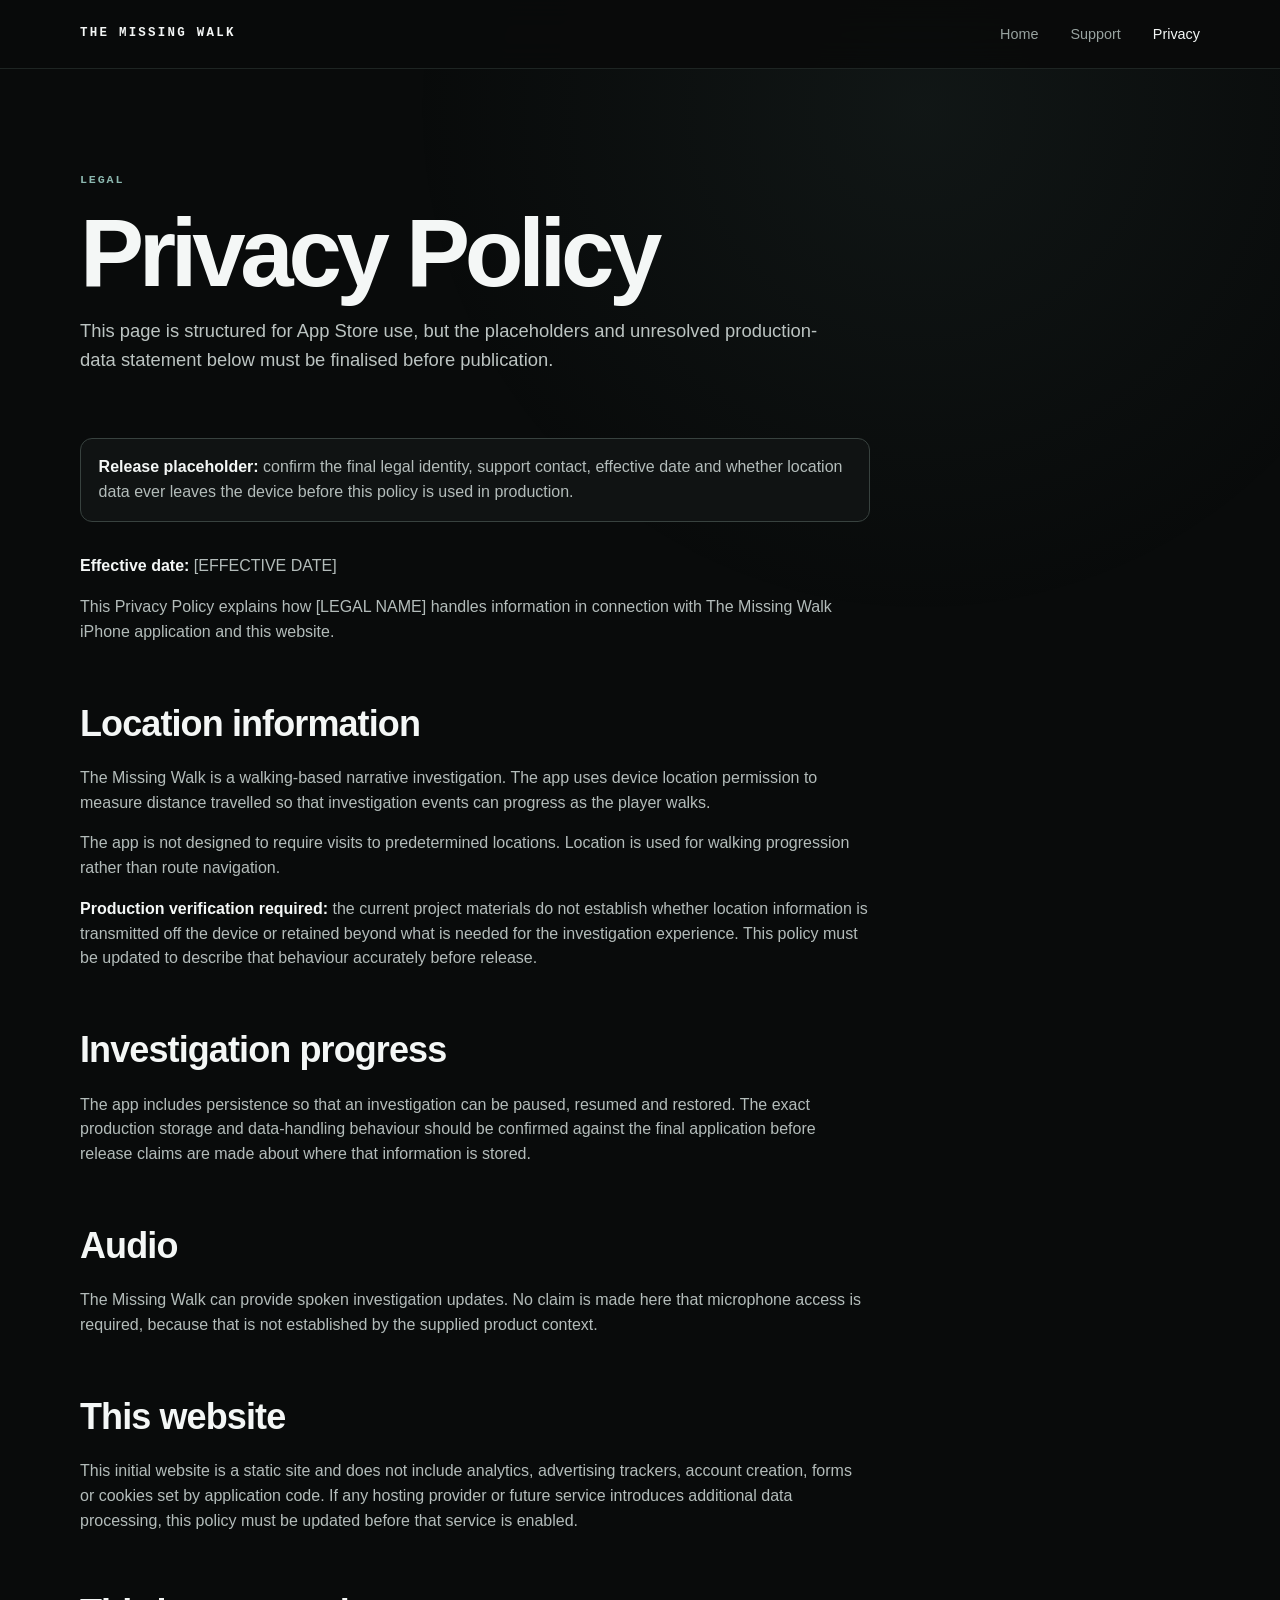
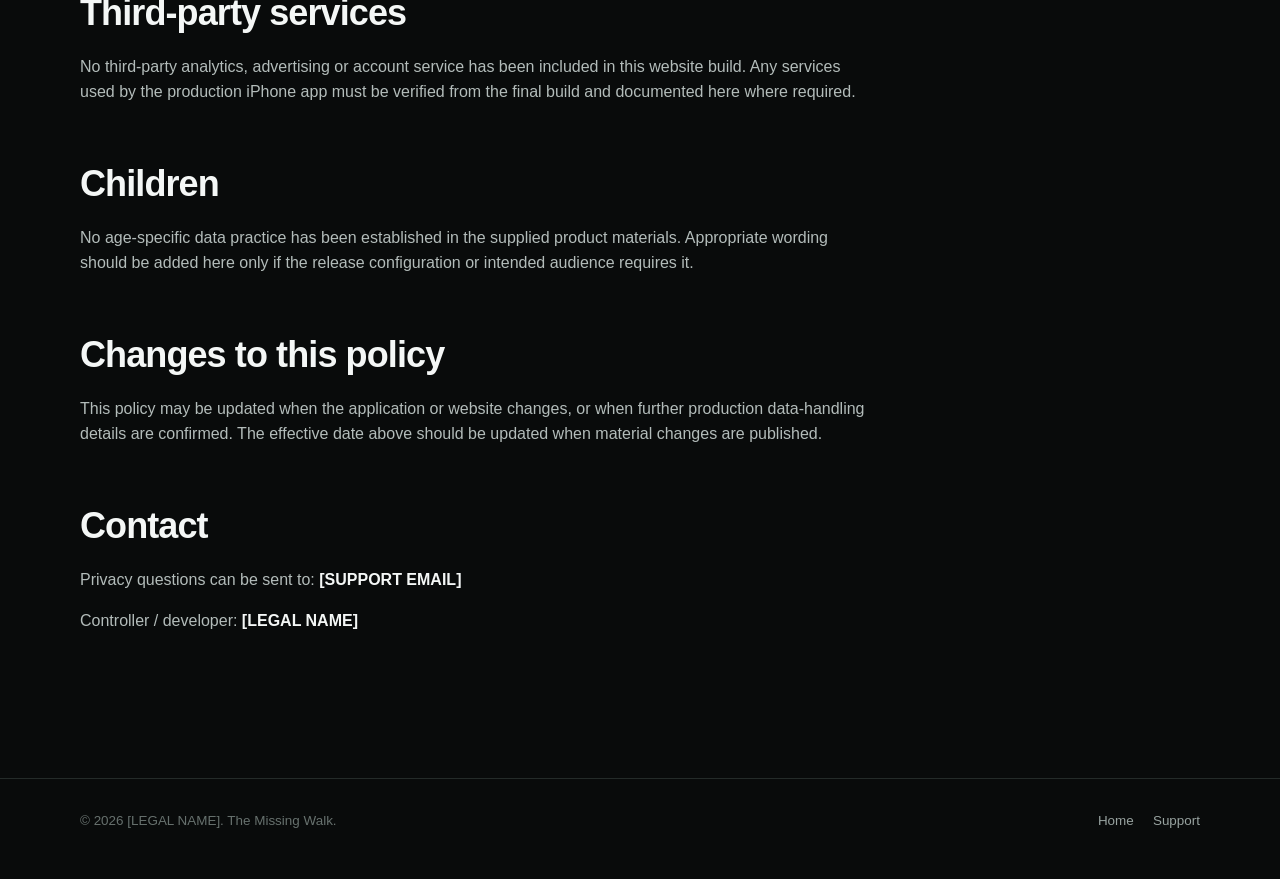
==== privacy.html @ 5be73cfc "static companion website" ====
<!doctype html>
<html lang="en-GB">
<head>
  <meta charset="utf-8">
  <meta name="viewport" content="width=device-width, initial-scale=1">
  <title>Privacy Policy | The Missing Walk</title>
  <meta name="description" content="Privacy information for The Missing Walk iPhone game and official website.">
  <meta name="theme-color" content="#090b0b">
  <link rel="stylesheet" href="styles.css">
</head>
<body>
  <a class="skip-link" href="#main">Skip to content</a>
  <header class="site-header">
    <div class="header-inner">
      <a class="wordmark" href="index.html" aria-label="The Missing Walk home">The Missing Walk</a>
      <nav class="site-nav" aria-label="Primary navigation">
        <a href="index.html">Home</a>
        <a href="support.html">Support</a>
        <a href="privacy.html" aria-current="page">Privacy</a>
      </nav>
    </div>
  </header>

  <main id="main" class="content-page">
    <div class="container">
      <header>
        <p class="eyebrow">Legal</p>
        <h1>Privacy Policy</h1>
        <p class="lede">This page is structured for App Store use, but the placeholders and unresolved production-data statement below must be finalised before publication.</p>
      </header>

      <article class="prose">
        <div class="notice">
          <p><strong>Release placeholder:</strong> confirm the final legal identity, support contact, effective date and whether location data ever leaves the device before this policy is used in production.</p>
        </div>

        <p><strong>Effective date:</strong> [EFFECTIVE DATE]</p>
        <p>This Privacy Policy explains how [LEGAL NAME] handles information in connection with The Missing Walk iPhone application and this website.</p>

        <h2>Location information</h2>
        <p>The Missing Walk is a walking-based narrative investigation. The app uses device location permission to measure distance travelled so that investigation events can progress as the player walks.</p>
        <p>The app is not designed to require visits to predetermined locations. Location is used for walking progression rather than route navigation.</p>
        <p><strong>Production verification required:</strong> the current project materials do not establish whether location information is transmitted off the device or retained beyond what is needed for the investigation experience. This policy must be updated to describe that behaviour accurately before release.</p>

        <h2>Investigation progress</h2>
        <p>The app includes persistence so that an investigation can be paused, resumed and restored. The exact production storage and data-handling behaviour should be confirmed against the final application before release claims are made about where that information is stored.</p>

        <h2>Audio</h2>
        <p>The Missing Walk can provide spoken investigation updates. No claim is made here that microphone access is required, because that is not established by the supplied product context.</p>

        <h2>This website</h2>
        <p>This initial website is a static site and does not include analytics, advertising trackers, account creation, forms or cookies set by application code. If any hosting provider or future service introduces additional data processing, this policy must be updated before that service is enabled.</p>

        <h2>Third-party services</h2>
        <p>No third-party analytics, advertising or account service has been included in this website build. Any services used by the production iPhone app must be verified from the final build and documented here where required.</p>

        <h2>Children</h2>
        <p>No age-specific data practice has been established in the supplied product materials. Appropriate wording should be added here only if the release configuration or intended audience requires it.</p>

        <h2>Changes to this policy</h2>
        <p>This policy may be updated when the application or website changes, or when further production data-handling details are confirmed. The effective date above should be updated when material changes are published.</p>

        <h2>Contact</h2>
        <p>Privacy questions can be sent to: <strong>[SUPPORT EMAIL]</strong></p>
        <p>Controller / developer: <strong>[LEGAL NAME]</strong></p>
      </article>
    </div>
  </main>

  <footer class="site-footer">
    <div class="container footer-inner">
      <span>© 2026 [LEGAL NAME]. The Missing Walk.</span>
      <nav class="footer-links" aria-label="Footer navigation">
        <a href="index.html">Home</a>
        <a href="support.html">Support</a>
      </nav>
    </div>
  </footer>
</body>
</html>
---- styles.css ----
:root {
  color-scheme: dark;
  --bg: #090b0b;
  --surface: #101313;
  --surface-2: #151919;
  --text: #f4f7f6;
  --muted: #98a3a0;
  --faint: #67716e;
  --accent: #6f9e96;
  --accent-strong: #8cb8b0;
  --line: #242b29;
  --max: 1120px;
  --radius: 18px;
}

* { box-sizing: border-box; }

html { scroll-behavior: smooth; }

body {
  margin: 0;
  min-width: 320px;
  background: var(--bg);
  color: var(--text);
  font-family: -apple-system, BlinkMacSystemFont, "SF Pro Text", "Helvetica Neue", Arial, sans-serif;
  line-height: 1.55;
  text-rendering: optimizeLegibility;
  -webkit-font-smoothing: antialiased;
}

body::before {
  content: "";
  position: fixed;
  inset: 0;
  pointer-events: none;
  background: radial-gradient(circle at 72% 12%, rgba(111, 158, 150, 0.08), transparent 32rem);
  z-index: -1;
}

a { color: inherit; }
a:hover { color: var(--accent-strong); }

.skip-link {
  position: absolute;
  left: 1rem;
  top: -4rem;
  padding: 0.7rem 1rem;
  background: var(--text);
  color: var(--bg);
  z-index: 100;
  border-radius: 8px;
}
.skip-link:focus { top: 1rem; }

.site-header {
  position: sticky;
  top: 0;
  z-index: 20;
  border-bottom: 1px solid rgba(36, 43, 41, 0.82);
  background: rgba(9, 11, 11, 0.9);
  -webkit-backdrop-filter: blur(16px);
  backdrop-filter: blur(16px);
}

.header-inner,
.container {
  width: min(calc(100% - 40px), var(--max));
  margin-inline: auto;
}

.header-inner {
  min-height: 68px;
  display: flex;
  align-items: center;
  justify-content: space-between;
  gap: 1rem;
}

.wordmark {
  text-decoration: none;
  font-family: ui-monospace, "SFMono-Regular", Menlo, monospace;
  font-size: 0.78rem;
  font-weight: 700;
  letter-spacing: 0.18em;
  text-transform: uppercase;
}

.site-nav {
  display: flex;
  align-items: center;
  gap: clamp(1rem, 3vw, 2rem);
  font-size: 0.9rem;
}
.site-nav a { text-decoration: none; color: var(--muted); }
.site-nav a[aria-current="page"],
.site-nav a:hover { color: var(--text); }

main { overflow: clip; }

.hero {
  min-height: min(780px, calc(100svh - 68px));
  display: grid;
  align-items: center;
  padding: clamp(5rem, 11vw, 9rem) 0;
}

.eyebrow {
  margin: 0 0 1.15rem;
  color: var(--accent-strong);
  font-family: ui-monospace, "SFMono-Regular", Menlo, monospace;
  font-size: 0.73rem;
  font-weight: 700;
  letter-spacing: 0.16em;
  text-transform: uppercase;
}

h1, h2, h3, p { margin-top: 0; }

h1 {
  max-width: 900px;
  margin-bottom: 1.5rem;
  font-size: clamp(3.1rem, 9vw, 7.6rem);
  line-height: 0.94;
  letter-spacing: -0.055em;
  text-wrap: balance;
}

.hero-copy {
  max-width: 680px;
  margin-bottom: 2rem;
  color: #c0c7c5;
  font-size: clamp(1.13rem, 2.3vw, 1.45rem);
  line-height: 1.55;
}

.cta-row {
  display: flex;
  flex-wrap: wrap;
  align-items: center;
  gap: 0.85rem;
}

.button,
.button-muted {
  min-height: 48px;
  display: inline-flex;
  align-items: center;
  justify-content: center;
  padding: 0.76rem 1.05rem;
  border-radius: 11px;
  text-decoration: none;
  font-weight: 650;
}

.button {
  background: var(--text);
  color: #080a09;
}
.button:hover { color: #080a09; background: #dfe4e2; }

.button-muted {
  border: 1px solid var(--line);
  color: var(--muted);
  cursor: default;
}

.status-note {
  max-width: 600px;
  margin-top: 1.25rem;
  color: var(--faint);
  font-size: 0.88rem;
}

.section {
  padding: clamp(5rem, 10vw, 8rem) 0;
  border-top: 1px solid var(--line);
}

.section-head {
  display: grid;
  grid-template-columns: minmax(0, 0.85fr) minmax(0, 1.15fr);
  gap: clamp(2rem, 8vw, 7rem);
  align-items: start;
}

.section h2 {
  margin-bottom: 1.25rem;
  font-size: clamp(2.2rem, 5vw, 4.6rem);
  line-height: 1.02;
  letter-spacing: -0.045em;
  text-wrap: balance;
}

.section-copy {
  max-width: 650px;
  color: #b3bcba;
  font-size: clamp(1.04rem, 1.7vw, 1.18rem);
}

.steps {
  list-style: none;
  padding: 0;
  margin: clamp(3rem, 7vw, 5rem) 0 0;
  border-top: 1px solid var(--line);
}

.step {
  display: grid;
  grid-template-columns: 70px minmax(0, 1fr);
  gap: 1rem;
  padding: 1.55rem 0;
  border-bottom: 1px solid var(--line);
}

.step-number {
  color: var(--faint);
  font-family: ui-monospace, "SFMono-Regular", Menlo, monospace;
  font-size: 0.8rem;
  letter-spacing: 0.12em;
}

.step h3 {
  margin-bottom: 0.35rem;
  font-size: 1.18rem;
}
.step p { margin: 0; color: var(--muted); max-width: 720px; }

.case-panel {
  position: relative;
  padding: clamp(2rem, 6vw, 4rem);
  border: 1px solid var(--line);
  border-radius: var(--radius);
  background: linear-gradient(180deg, rgba(21, 25, 25, 0.88), rgba(12, 15, 15, 0.88));
}

.case-panel::before {
  content: "";
  display: block;
  width: 46px;
  height: 2px;
  margin-bottom: clamp(3rem, 10vw, 7rem);
  background: var(--accent);
}

.case-panel h2 {
  max-width: 750px;
  margin-bottom: 1rem;
}

.case-panel p { max-width: 650px; color: var(--muted); }

.meta-line {
  display: flex;
  flex-wrap: wrap;
  gap: 0.7rem 1.2rem;
  margin-top: 2rem;
  color: var(--faint);
  font-family: ui-monospace, "SFMono-Regular", Menlo, monospace;
  font-size: 0.75rem;
  letter-spacing: 0.1em;
  text-transform: uppercase;
}

.privacy-callout {
  display: grid;
  grid-template-columns: minmax(0, 1fr) minmax(260px, 0.7fr);
  gap: clamp(2rem, 7vw, 5rem);
  align-items: end;
}

.privacy-note {
  padding: 1.35rem;
  border-left: 2px solid var(--accent);
  background: var(--surface);
  color: var(--muted);
}
.privacy-note strong { color: var(--text); }

.launch-panel {
  text-align: center;
  padding: clamp(6rem, 13vw, 10rem) 0;
}
.launch-panel h2 { max-width: 800px; margin-inline: auto; }
.launch-panel p { max-width: 580px; margin: 0 auto 1.8rem; color: var(--muted); }
.launch-panel .cta-row { justify-content: center; }

.content-page {
  padding: clamp(4rem, 8vw, 7rem) 0 clamp(6rem, 10vw, 9rem);
}

.content-page header {
  max-width: 760px;
  margin-bottom: 4rem;
}

.content-page h1 {
  font-size: clamp(3rem, 8vw, 6rem);
  margin-bottom: 1.2rem;
}

.lede { color: #bcc4c2; font-size: 1.15rem; }

.prose {
  max-width: 790px;
}
.prose h2 {
  margin-top: 3.2rem;
  margin-bottom: 0.9rem;
  font-size: clamp(1.65rem, 3.4vw, 2.25rem);
  letter-spacing: -0.025em;
}
.prose h3 { margin-top: 2rem; font-size: 1.18rem; }
.prose p, .prose li { color: #b3bcba; }
.prose strong { color: var(--text); }
.prose ul { padding-left: 1.2rem; }
.prose li + li { margin-top: 0.45rem; }
.prose .notice {
  margin: 2rem 0;
  padding: 1rem 1.1rem;
  border: 1px solid #38423f;
  border-radius: 12px;
  background: var(--surface);
}
.prose .notice p { margin: 0; }

.faq {
  border-top: 1px solid var(--line);
}
.faq details { border-bottom: 1px solid var(--line); }
.faq summary {
  cursor: pointer;
  list-style: none;
  padding: 1.25rem 0;
  color: var(--text);
  font-weight: 650;
}
.faq summary::-webkit-details-marker { display: none; }
.faq summary::after { content: "+"; float: right; color: var(--faint); }
.faq details[open] summary::after { content: "−"; }
.faq details p { margin: -0.25rem 0 1.35rem; max-width: 720px; color: var(--muted); }

.site-footer {
  border-top: 1px solid var(--line);
  padding: 2rem 0 3rem;
  color: var(--faint);
  font-size: 0.84rem;
}
.footer-inner {
  display: flex;
  justify-content: space-between;
  gap: 1.5rem;
  flex-wrap: wrap;
}
.footer-links { display: flex; gap: 1.2rem; flex-wrap: wrap; }
.footer-links a { color: var(--muted); text-decoration: none; }

:focus-visible {
  outline: 3px solid var(--accent-strong);
  outline-offset: 4px;
}

@media (max-width: 760px) {
  .header-inner, .container { width: min(calc(100% - 28px), var(--max)); }
  .header-inner { min-height: 62px; }
  .site-nav { gap: 0.9rem; font-size: 0.82rem; }
  .wordmark { font-size: 0.7rem; }
  .hero { min-height: auto; padding: 6rem 0 5rem; }
  .section-head, .privacy-callout { grid-template-columns: 1fr; }
  .step { grid-template-columns: 42px minmax(0, 1fr); }
  .launch-panel { text-align: left; }
  .launch-panel h2, .launch-panel p { margin-inline: 0; }
  .launch-panel .cta-row { justify-content: flex-start; }
}

@media (max-width: 460px) {
  .site-nav a:first-child { display: none; }
  h1 { font-size: clamp(2.9rem, 17vw, 4.4rem); }
}

@media (prefers-reduced-motion: reduce) {
  html { scroll-behavior: auto; }
  *, *::before, *::after { animation-duration: 0.001ms !important; animation-iteration-count: 1 !important; transition-duration: 0.001ms !important; }
}
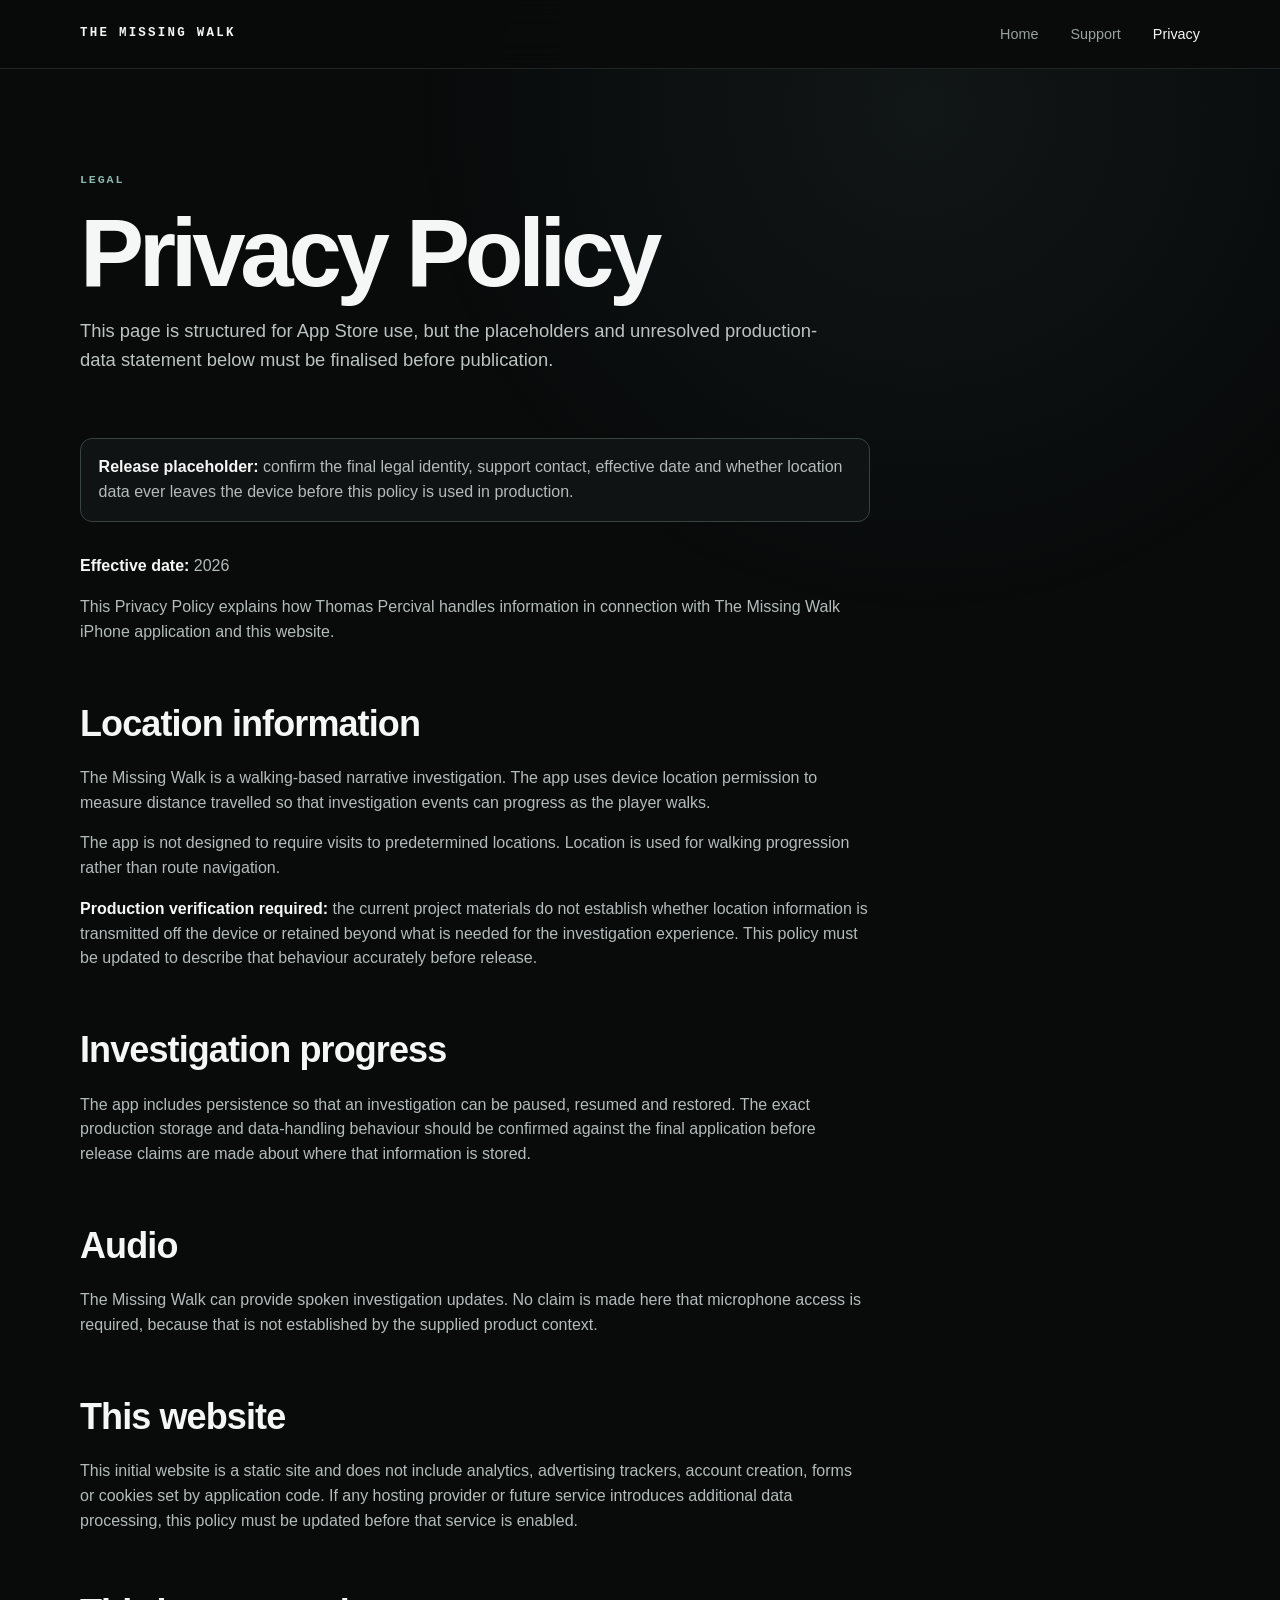
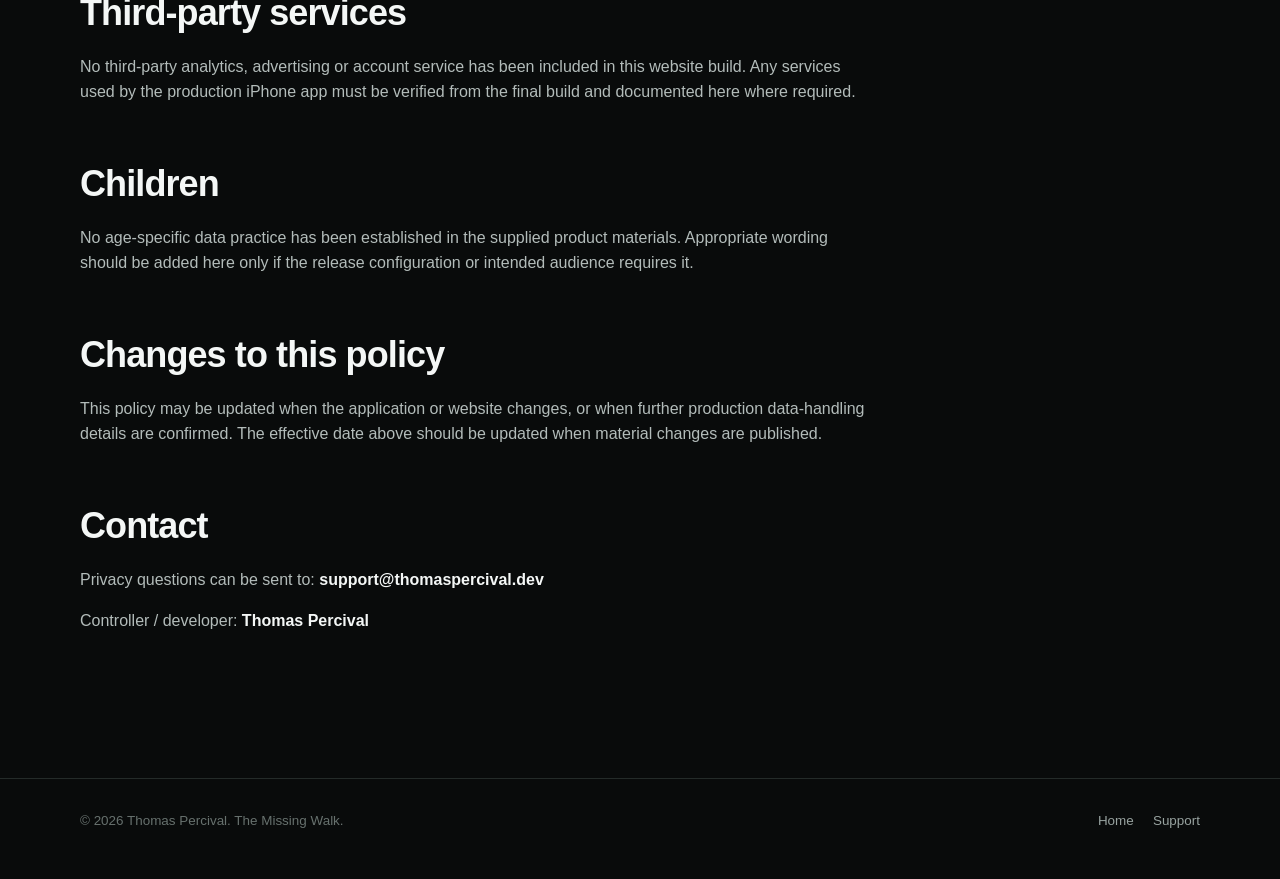
==== commit 20e89e6c: "Update privacy.html" ====
--- a/privacy.html
+++ b/privacy.html
@@ -34,8 +34,8 @@
           <p><strong>Release placeholder:</strong> confirm the final legal identity, support contact, effective date and whether location data ever leaves the device before this policy is used in production.</p>
         </div>
 
-        <p><strong>Effective date:</strong> [EFFECTIVE DATE]</p>
-        <p>This Privacy Policy explains how [LEGAL NAME] handles information in connection with The Missing Walk iPhone application and this website.</p>
+        <p><strong>Effective date:</strong> 2026</p>
+        <p>This Privacy Policy explains how Thomas Percival handles information in connection with The Missing Walk iPhone application and this website.</p>
 
         <h2>Location information</h2>
         <p>The Missing Walk is a walking-based narrative investigation. The app uses device location permission to measure distance travelled so that investigation events can progress as the player walks.</p>
@@ -61,15 +61,15 @@
         <p>This policy may be updated when the application or website changes, or when further production data-handling details are confirmed. The effective date above should be updated when material changes are published.</p>
 
         <h2>Contact</h2>
-        <p>Privacy questions can be sent to: <strong>[SUPPORT EMAIL]</strong></p>
-        <p>Controller / developer: <strong>[LEGAL NAME]</strong></p>
+        <p>Privacy questions can be sent to: <strong>support@thomaspercival.dev</strong></p>
+        <p>Controller / developer: <strong>Thomas Percival</strong></p>
       </article>
     </div>
   </main>
 
   <footer class="site-footer">
     <div class="container footer-inner">
-      <span>© 2026 [LEGAL NAME]. The Missing Walk.</span>
+      <span>© 2026 Thomas Percival. The Missing Walk.</span>
       <nav class="footer-links" aria-label="Footer navigation">
         <a href="index.html">Home</a>
         <a href="support.html">Support</a>
--- a/styles.css
+++ b/styles.css
@@ -261,6 +261,61 @@
   text-transform: uppercase;
 }
 
+
+.product-showcase {
+  position: relative;
+}
+
+.product-showcase-grid {
+  display: grid;
+  grid-template-columns: minmax(0, 1fr) minmax(280px, 390px);
+  gap: clamp(3rem, 10vw, 8rem);
+  align-items: center;
+}
+
+.product-showcase-copy {
+  max-width: 650px;
+}
+
+.product-details {
+  display: flex;
+  flex-wrap: wrap;
+  gap: 0.7rem 1.2rem;
+  margin-top: 2rem;
+  color: var(--faint);
+  font-family: ui-monospace, "SFMono-Regular", Menlo, monospace;
+  font-size: 0.75rem;
+  letter-spacing: 0.1em;
+  text-transform: uppercase;
+}
+
+.app-screen {
+  width: min(100%, 370px);
+  margin: 0;
+  justify-self: end;
+}
+
+.app-screen img {
+  display: block;
+  width: 100%;
+  height: auto;
+  border: 1px solid var(--line);
+  border-radius: 28px;
+  background: #000;
+  box-shadow: 0 28px 70px rgba(0, 0, 0, 0.34);
+}
+
+.app-screen figcaption {
+  margin-top: 0.85rem;
+  color: var(--faint);
+  font-size: 0.78rem;
+}
+
+.app-screen cite {
+  font-style: normal;
+  color: var(--muted);
+}
+
 .privacy-callout {
   display: grid;
   grid-template-columns: minmax(0, 1fr) minmax(260px, 0.7fr);
@@ -365,7 +420,11 @@
   .site-nav { gap: 0.9rem; font-size: 0.82rem; }
   .wordmark { font-size: 0.7rem; }
   .hero { min-height: auto; padding: 6rem 0 5rem; }
-  .section-head, .privacy-callout { grid-template-columns: 1fr; }
+  .section-head, .privacy-callout, .product-showcase-grid { grid-template-columns: 1fr; }
+  .app-screen {
+    width: min(100%, 340px);
+    justify-self: center;
+  }
   .step { grid-template-columns: 42px minmax(0, 1fr); }
   .launch-panel { text-align: left; }
   .launch-panel h2, .launch-panel p { margin-inline: 0; }
